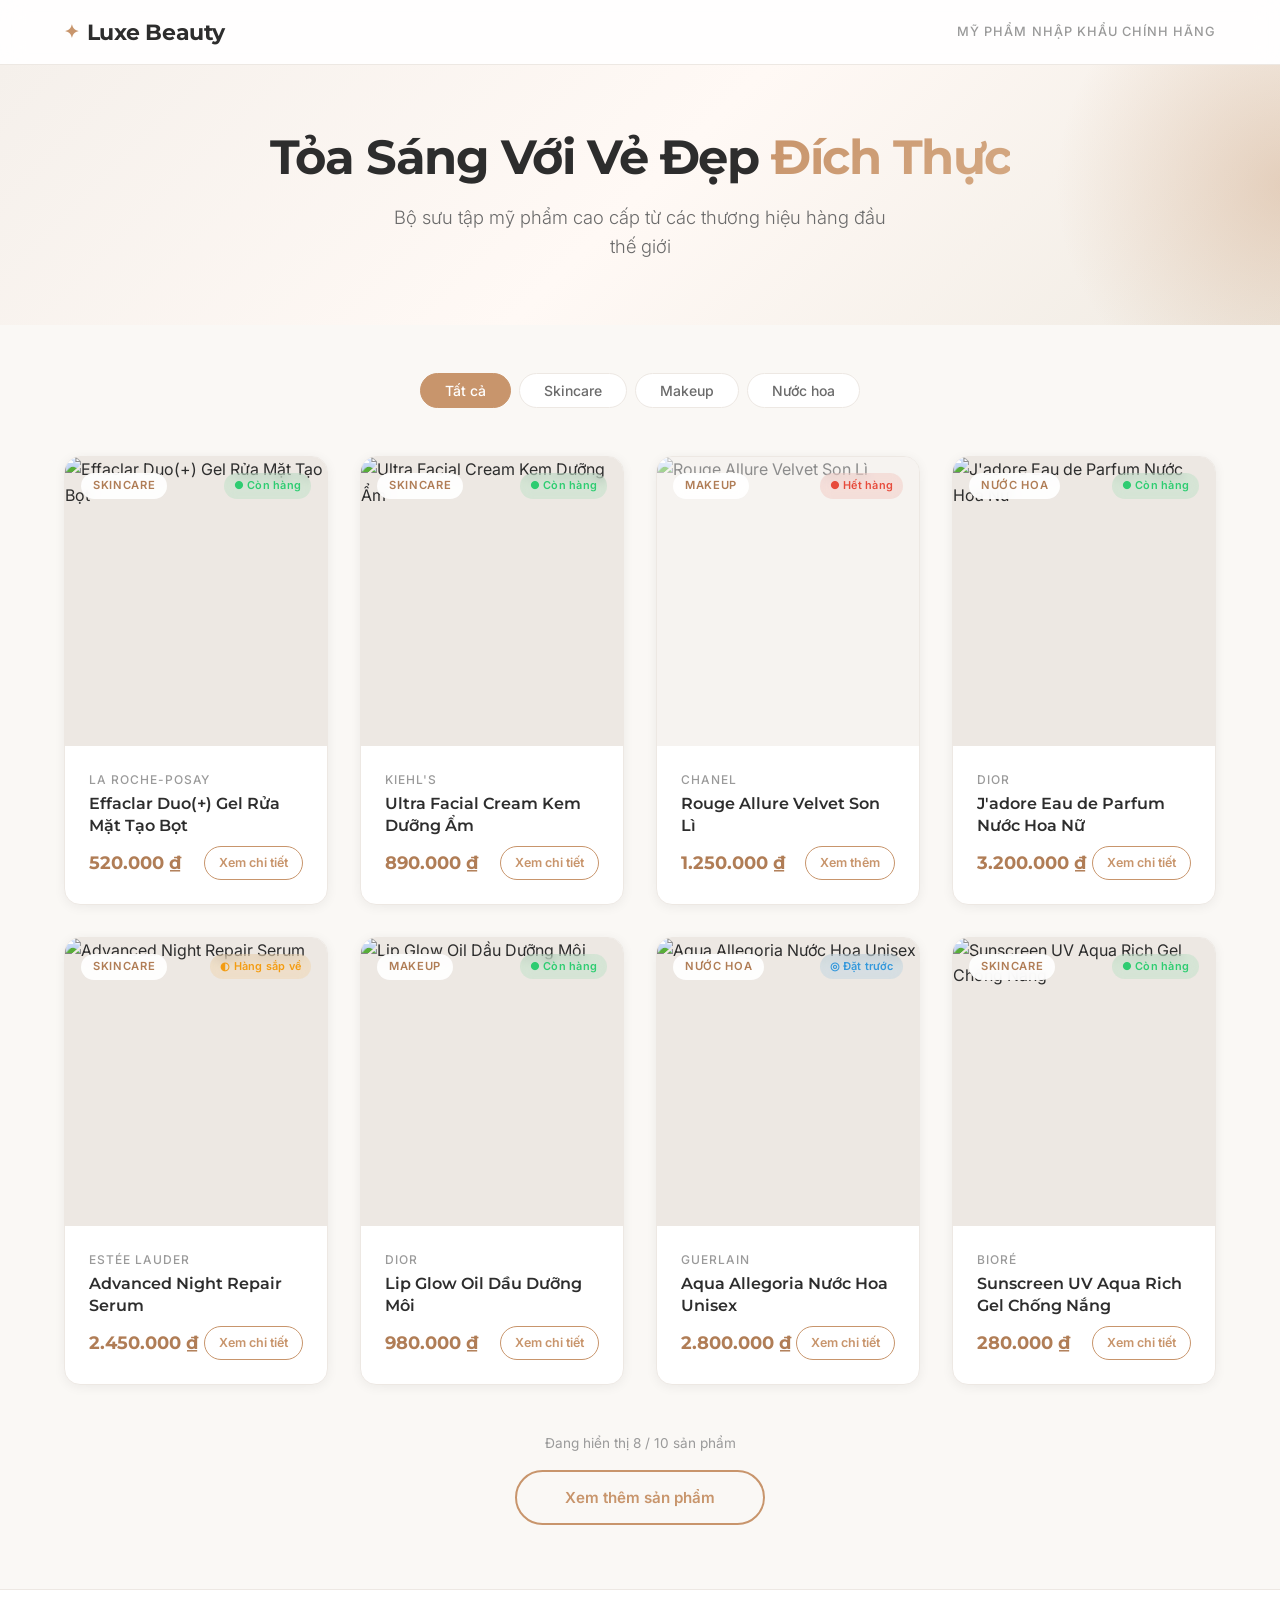
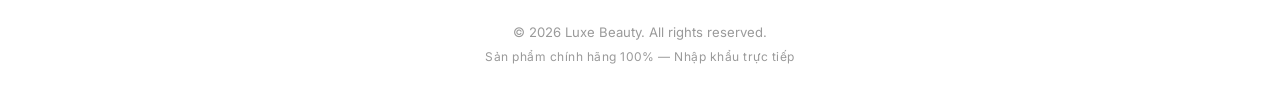
==== index.html @ 8250c631 "Initial commit: Luxe Beauty showcase" ====
<!DOCTYPE html>
<html lang="vi">

<head>
    <meta charset="UTF-8" />
    <meta name="viewport" content="width=device-width, initial-scale=1.0" />
    <title>Luxe Beauty — Mỹ Phẩm Nhập Khẩu Chính Hãng</title>
    <meta name="description"
        content="Khám phá bộ sưu tập mỹ phẩm nhập khẩu chính hãng từ các thương hiệu hàng đầu thế giới. Skincare, Makeup, Nước hoa cao cấp với giá tốt nhất." />

    <!-- Open Graph -->
    <meta property="og:title" content="Luxe Beauty — Mỹ Phẩm Nhập Khẩu Chính Hãng" />
    <meta property="og:description"
        content="Khám phá bộ sưu tập mỹ phẩm nhập khẩu chính hãng từ các thương hiệu hàng đầu." />
    <meta property="og:type" content="website" />

    <!-- Google Fonts -->
    <link rel="preconnect" href="https://fonts.googleapis.com" />
    <link rel="preconnect" href="https://fonts.gstatic.com" crossorigin />
    <link
        href="https://fonts.googleapis.com/css2?family=Inter:wght@300;400;500;600&family=Montserrat:wght@500;600;700&display=swap"
        rel="stylesheet" />

    <!-- Supabase JS SDK -->
    <script src="https://cdn.jsdelivr.net/npm/@supabase/supabase-js@2/dist/umd/supabase.min.js"></script>

    <!-- Styles -->
    <link rel="stylesheet" href="style.css" />
</head>

<body>

    <!-- ===== HEADER ===== -->
    <header class="header">
        <div class="container header__inner">
            <a href="/" class="header__logo">
                <span class="logo-icon">✦</span> Luxe Beauty
            </a>
            <p class="header__tagline">Mỹ Phẩm Nhập Khẩu Chính Hãng</p>
        </div>
    </header>

    <!-- ===== HERO ===== -->
    <section class="hero">
        <div class="container hero__inner">
            <h1 class="hero__title">Tỏa Sáng Với Vẻ Đẹp <span class="hero__accent">Đích Thực</span></h1>
            <p class="hero__subtitle">Bộ sưu tập mỹ phẩm cao cấp từ các thương hiệu hàng đầu thế giới</p>
        </div>
    </section>

    <!-- ===== MAIN ===== -->
    <main class="main">
        <div class="container">

            <!-- Category Filters -->
            <nav class="filters" id="category-filters" aria-label="Lọc theo danh mục">
                <button class="filter-btn active" data-category="all">Tất cả</button>
                <button class="filter-btn" data-category="Skincare">Skincare</button>
                <button class="filter-btn" data-category="Makeup">Makeup</button>
                <button class="filter-btn" data-category="Nước hoa">Nước hoa</button>
            </nav>

            <!-- Loading State -->
            <div class="loading" id="loading-state">
                <div class="skeleton-grid">
                    <div class="skeleton-card">
                        <div class="skeleton-img"></div>
                        <div class="skeleton-text"></div>
                        <div class="skeleton-text short"></div>
                    </div>
                    <div class="skeleton-card">
                        <div class="skeleton-img"></div>
                        <div class="skeleton-text"></div>
                        <div class="skeleton-text short"></div>
                    </div>
                    <div class="skeleton-card">
                        <div class="skeleton-img"></div>
                        <div class="skeleton-text"></div>
                        <div class="skeleton-text short"></div>
                    </div>
                    <div class="skeleton-card">
                        <div class="skeleton-img"></div>
                        <div class="skeleton-text"></div>
                        <div class="skeleton-text short"></div>
                    </div>
                </div>
            </div>

            <!-- Empty State -->
            <div class="empty-state hidden" id="empty-state">
                <div class="empty-state__icon">🔍</div>
                <p class="empty-state__text">Không tìm thấy sản phẩm nào.</p>
            </div>

            <!-- Product Grid -->
            <div class="product-grid" id="product-grid"></div>

            <!-- Load More -->
            <div class="load-more hidden" id="load-more-container">
                <p class="load-more__count" id="product-count"></p>
                <button class="load-more__btn" id="load-more-btn">Xem thêm sản phẩm</button>
            </div>

        </div>
    </main>

    <!-- ===== PRODUCT MODAL ===== -->
    <div class="modal-overlay" id="product-modal" role="dialog" aria-modal="true" aria-labelledby="modal-title">
        <div class="modal">
            <button class="modal__close" id="modal-close" aria-label="Đóng">&times;</button>
            <div class="modal__body">
                <div class="modal__image-wrapper">
                    <img class="modal__image" id="modal-image" src="" alt="" />
                </div>
                <div class="modal__info">
                    <span class="modal__badge" id="modal-category"></span>
                    <span class="modal__status" id="modal-status"></span>
                    <h2 class="modal__title" id="modal-title"></h2>
                    <p class="modal__brand" id="modal-brand"></p>
                    <p class="modal__price" id="modal-price"></p>
                    <div class="modal__divider"></div>
                    <p class="modal__description" id="modal-description"></p>
                    <a class="modal__cta" id="modal-cta" href="#" target="_blank" rel="noopener noreferrer">
                        💬 Liên hệ mua hàng
                    </a>
                </div>
            </div>
        </div>
    </div>

    <!-- ===== FOOTER ===== -->
    <footer class="footer">
        <div class="container footer__inner">
            <p>&copy; 2026 Luxe Beauty. All rights reserved.</p>
            <p class="footer__note">Sản phẩm chính hãng 100% — Nhập khẩu trực tiếp</p>
        </div>
    </footer>

    <!-- App Script -->
    <script src="app.js"></script>
</body>

</html>
---- style.css ----
/* ============================================
   LUXE BEAUTY — Design System
   Minimalist • Elegant • Trắng/Be Tone
   ============================================ */

/* --- CSS Custom Properties --- */
:root {
    /* Colors */
    --color-bg: #FAF8F5;
    --color-bg-card: #FFFFFF;
    --color-bg-hero: linear-gradient(135deg, #F5F0EB 0%, #FFF9F5 50%, #F0EBE3 100%);
    --color-accent: #C8956C;
    --color-accent-dark: #B07D56;
    --color-accent-glow: rgba(200, 149, 108, 0.35);
    --color-text: #2D2D2D;
    --color-text-muted: #6B6B6B;
    --color-text-light: #9A9A9A;
    --color-border: #EDE8E3;
    --color-overlay: rgba(45, 45, 45, 0.55);
    --color-skeleton: #EDE8E3;

    /* Typography */
    --font-body: 'Inter', -apple-system, BlinkMacSystemFont, sans-serif;
    --font-heading: 'Montserrat', 'Inter', sans-serif;

    /* Spacing */
    --space-xs: 0.25rem;
    --space-sm: 0.5rem;
    --space-md: 1rem;
    --space-lg: 1.5rem;
    --space-xl: 2rem;
    --space-2xl: 3rem;
    --space-3xl: 4rem;

    /* Radius */
    --radius-sm: 8px;
    --radius-md: 12px;
    --radius-lg: 16px;
    --radius-xl: 24px;

    /* Shadows */
    --shadow-card: 0 2px 12px rgba(0, 0, 0, 0.06);
    --shadow-hover: 0 8px 30px rgba(0, 0, 0, 0.10);
    --shadow-modal: 0 25px 60px rgba(0, 0, 0, 0.20);

    /* Transition */
    --transition-fast: 0.2s ease;
    --transition-base: 0.3s cubic-bezier(0.4, 0, 0.2, 1);
    --transition-slow: 0.5s cubic-bezier(0.4, 0, 0.2, 1);
}

/* --- Reset & Base --- */
*,
*::before,
*::after {
    margin: 0;
    padding: 0;
    box-sizing: border-box;
}

html {
    scroll-behavior: smooth;
    -webkit-font-smoothing: antialiased;
    -moz-osx-font-smoothing: grayscale;
}

body {
    font-family: var(--font-body);
    font-weight: 400;
    color: var(--color-text);
    background-color: var(--color-bg);
    line-height: 1.6;
    min-height: 100vh;
    display: flex;
    flex-direction: column;
}

img {
    max-width: 100%;
    height: auto;
    display: block;
}

a {
    text-decoration: none;
    color: inherit;
}

button {
    cursor: pointer;
    border: none;
    background: none;
    font-family: inherit;
}

.container {
    width: 100%;
    max-width: 1200px;
    margin: 0 auto;
    padding: 0 var(--space-lg);
}

.hidden {
    display: none !important;
}

/* --- Header --- */
.header {
    background: var(--color-bg-card);
    border-bottom: 1px solid var(--color-border);
    position: sticky;
    top: 0;
    z-index: 100;
    backdrop-filter: blur(12px);
    background: rgba(255, 255, 255, 0.85);
}

.header__inner {
    display: flex;
    align-items: center;
    justify-content: space-between;
    height: 64px;
}

.header__logo {
    font-family: var(--font-heading);
    font-size: 1.35rem;
    font-weight: 700;
    color: var(--color-text);
    display: flex;
    align-items: center;
    gap: var(--space-sm);
    letter-spacing: -0.02em;
}

.logo-icon {
    color: var(--color-accent);
    font-size: 1.1rem;
}

.header__tagline {
    font-size: 0.8rem;
    color: var(--color-text-light);
    letter-spacing: 0.08em;
    text-transform: uppercase;
    font-weight: 500;
}

/* --- Hero Section --- */
.hero {
    background: var(--color-bg-hero);
    padding: var(--space-3xl) 0;
    text-align: center;
    position: relative;
    overflow: hidden;
}

.hero::before {
    content: '';
    position: absolute;
    top: -50%;
    right: -20%;
    width: 500px;
    height: 500px;
    background: radial-gradient(circle, var(--color-accent-glow) 0%, transparent 65%);
    border-radius: 50%;
    pointer-events: none;
}

.hero__title {
    font-family: var(--font-heading);
    font-size: clamp(1.8rem, 5vw, 3rem);
    font-weight: 700;
    line-height: 1.2;
    margin-bottom: var(--space-md);
    color: var(--color-text);
    letter-spacing: -0.03em;
}

.hero__accent {
    background: linear-gradient(135deg, var(--color-accent), #D4A882);
    -webkit-background-clip: text;
    -webkit-text-fill-color: transparent;
    background-clip: text;
}

.hero__subtitle {
    font-size: clamp(0.95rem, 2vw, 1.15rem);
    color: var(--color-text-muted);
    max-width: 500px;
    margin: 0 auto;
    font-weight: 300;
}

/* --- Main Content --- */
.main {
    flex: 1;
    padding: var(--space-2xl) 0 var(--space-3xl);
}

/* --- Category Filters --- */
.filters {
    display: flex;
    gap: var(--space-sm);
    justify-content: center;
    flex-wrap: wrap;
    margin-bottom: var(--space-2xl);
}

.filter-btn {
    padding: var(--space-sm) var(--space-lg);
    font-size: 0.875rem;
    font-weight: 500;
    color: var(--color-text-muted);
    border: 1.5px solid var(--color-border);
    border-radius: 100px;
    transition: all var(--transition-fast);
    background: var(--color-bg-card);
}

.filter-btn:hover {
    color: var(--color-accent);
    border-color: var(--color-accent);
}

.filter-btn.active {
    background: var(--color-accent);
    color: #FFFFFF;
    border-color: var(--color-accent);
}

/* --- Product Grid --- */
.product-grid {
    display: grid;
    grid-template-columns: repeat(auto-fill, minmax(260px, 1fr));
    gap: var(--space-xl);
}

/* --- Product Card --- */
.product-card {
    background: var(--color-bg-card);
    border-radius: var(--radius-lg);
    overflow: hidden;
    box-shadow: var(--shadow-card);
    transition: all var(--transition-base);
    cursor: pointer;
    border: 1px solid var(--color-border);
    position: relative;
}

.product-card:hover {
    transform: translateY(-6px);
    box-shadow: var(--shadow-hover);
    border-color: transparent;
}

.product-card__image-wrapper {
    position: relative;
    width: 100%;
    padding-top: 110%;
    overflow: hidden;
    background: var(--color-skeleton);
}

.product-card__image {
    position: absolute;
    top: 0;
    left: 0;
    width: 100%;
    height: 100%;
    object-fit: cover;
    transition: transform var(--transition-slow);
}

.product-card:hover .product-card__image {
    transform: scale(1.06);
}

.product-card__badge {
    position: absolute;
    top: var(--space-md);
    left: var(--space-md);
    background: rgba(255, 255, 255, 0.92);
    backdrop-filter: blur(6px);
    color: var(--color-accent-dark);
    font-size: 0.7rem;
    font-weight: 600;
    padding: 4px 12px;
    border-radius: 100px;
    text-transform: uppercase;
    letter-spacing: 0.06em;
    z-index: 2;
}

.product-card__status {
    position: absolute;
    top: var(--space-md);
    right: var(--space-md);
    font-size: 0.68rem;
    font-weight: 600;
    padding: 4px 10px;
    border-radius: 100px;
    letter-spacing: 0.02em;
    z-index: 2;
    backdrop-filter: blur(6px);
}

.product-card__image-wrapper--oos::after {
    content: '';
    position: absolute;
    inset: 0;
    background: rgba(255, 255, 255, 0.45);
    z-index: 1;
}

.product-card__info {
    padding: var(--space-lg);
}

.product-card__brand {
    font-size: 0.75rem;
    color: var(--color-text-light);
    text-transform: uppercase;
    letter-spacing: 0.08em;
    font-weight: 500;
    margin-bottom: var(--space-xs);
}

.product-card__name {
    font-family: var(--font-heading);
    font-size: 1rem;
    font-weight: 600;
    color: var(--color-text);
    margin-bottom: var(--space-sm);
    line-height: 1.4;
    display: -webkit-box;
    -webkit-line-clamp: 2;
    -webkit-box-orient: vertical;
    line-clamp: 2;
    overflow: hidden;
}

.product-card__bottom {
    display: flex;
    align-items: center;
    justify-content: space-between;
    margin-top: var(--space-sm);
}

.product-card__price {
    font-family: var(--font-heading);
    font-size: 1.1rem;
    font-weight: 700;
    color: var(--color-accent-dark);
}

.product-card__cta {
    font-size: 0.78rem;
    font-weight: 600;
    color: var(--color-accent);
    padding: 6px 14px;
    border: 1.5px solid var(--color-accent);
    border-radius: 100px;
    transition: all var(--transition-fast);
    white-space: nowrap;
}

.product-card:hover .product-card__cta {
    background: var(--color-accent);
    color: #FFFFFF;
}

/* --- Skeleton Loading --- */
.skeleton-grid {
    display: grid;
    grid-template-columns: repeat(auto-fill, minmax(260px, 1fr));
    gap: var(--space-xl);
}

.skeleton-card {
    background: var(--color-bg-card);
    border-radius: var(--radius-lg);
    overflow: hidden;
    border: 1px solid var(--color-border);
}

.skeleton-img {
    width: 100%;
    padding-top: 110%;
    background: var(--color-skeleton);
    animation: shimmer 1.8s infinite ease-in-out;
}

.skeleton-text {
    height: 14px;
    margin: var(--space-md) var(--space-lg);
    background: var(--color-skeleton);
    border-radius: 6px;
    animation: shimmer 1.8s infinite ease-in-out;
    animation-delay: 0.2s;
}

.skeleton-text.short {
    width: 50%;
    animation-delay: 0.4s;
}

@keyframes shimmer {

    0%,
    100% {
        opacity: 1;
    }

    50% {
        opacity: 0.4;
    }
}

/* --- Empty State --- */
.empty-state {
    text-align: center;
    padding: var(--space-3xl) 0;
}

.empty-state__icon {
    font-size: 3rem;
    margin-bottom: var(--space-md);
}

.empty-state__text {
    font-size: 1.05rem;
    color: var(--color-text-muted);
}

/* --- Load More --- */
.load-more {
    text-align: center;
    margin-top: var(--space-2xl);
}

.load-more__count {
    font-size: 0.85rem;
    color: var(--color-text-light);
    margin-bottom: var(--space-md);
}

.load-more__btn {
    padding: var(--space-md) var(--space-2xl);
    font-size: 0.95rem;
    font-weight: 600;
    color: var(--color-accent);
    border: 2px solid var(--color-accent);
    border-radius: 100px;
    background: transparent;
    transition: all var(--transition-base);
    cursor: pointer;
}

.load-more__btn:hover {
    background: var(--color-accent);
    color: #FFFFFF;
    transform: translateY(-2px);
    box-shadow: 0 6px 20px var(--color-accent-glow);
}

/* --- Modal --- */
.modal-overlay {
    position: fixed;
    inset: 0;
    z-index: 1000;
    background: var(--color-overlay);
    backdrop-filter: blur(8px);
    -webkit-backdrop-filter: blur(8px);
    display: flex;
    align-items: center;
    justify-content: center;
    padding: var(--space-lg);
    opacity: 0;
    visibility: hidden;
    transition: all var(--transition-base);
}

.modal-overlay.active {
    opacity: 1;
    visibility: visible;
}

.modal {
    background: var(--color-bg-card);
    border-radius: var(--radius-xl);
    max-width: 820px;
    width: 100%;
    max-height: 90vh;
    overflow-y: auto;
    box-shadow: var(--shadow-modal);
    position: relative;
    transform: translateY(30px) scale(0.96);
    transition: transform var(--transition-base);
}

.modal-overlay.active .modal {
    transform: translateY(0) scale(1);
}

.modal__close {
    position: absolute;
    top: var(--space-md);
    right: var(--space-md);
    width: 40px;
    height: 40px;
    display: flex;
    align-items: center;
    justify-content: center;
    font-size: 1.6rem;
    color: var(--color-text-muted);
    background: rgba(255, 255, 255, 0.8);
    backdrop-filter: blur(4px);
    border-radius: 50%;
    z-index: 10;
    transition: all var(--transition-fast);
}

.modal__close:hover {
    background: var(--color-bg);
    color: var(--color-text);
    transform: rotate(90deg);
}

.modal__body {
    display: grid;
    grid-template-columns: 1fr 1fr;
}

.modal__image-wrapper {
    position: relative;
    overflow: hidden;
    border-radius: var(--radius-xl) 0 0 var(--radius-xl);
    background: var(--color-skeleton);
    min-height: 400px;
}

.modal__image {
    width: 100%;
    height: 100%;
    object-fit: cover;
    position: absolute;
    top: 0;
    left: 0;
}

.modal__info {
    padding: var(--space-2xl);
    display: flex;
    flex-direction: column;
    justify-content: center;
}

.modal__badge {
    display: inline-block;
    width: fit-content;
    background: var(--color-bg);
    color: var(--color-accent-dark);
    font-size: 0.7rem;
    font-weight: 600;
    padding: 4px 14px;
    border-radius: 100px;
    text-transform: uppercase;
    letter-spacing: 0.06em;
    margin-bottom: var(--space-md);
}

.modal__status {
    display: inline-block;
    width: fit-content;
    font-size: 0.72rem;
    font-weight: 600;
    padding: 4px 12px;
    border-radius: 100px;
    margin-bottom: var(--space-md);
    margin-left: var(--space-sm);
}

.modal__title {
    font-family: var(--font-heading);
    font-size: 1.5rem;
    font-weight: 700;
    color: var(--color-text);
    line-height: 1.3;
    margin-bottom: var(--space-xs);
    letter-spacing: -0.02em;
}

.modal__brand {
    font-size: 0.85rem;
    color: var(--color-text-light);
    text-transform: uppercase;
    letter-spacing: 0.06em;
    font-weight: 500;
    margin-bottom: var(--space-md);
}

.modal__price {
    font-family: var(--font-heading);
    font-size: 1.6rem;
    font-weight: 700;
    color: var(--color-accent-dark);
    margin-bottom: var(--space-lg);
}

.modal__divider {
    height: 1px;
    background: var(--color-border);
    margin-bottom: var(--space-lg);
}

.modal__description {
    font-size: 0.92rem;
    color: var(--color-text-muted);
    line-height: 1.7;
    margin-bottom: var(--space-xl);
    flex: 1;
}

.modal__cta {
    display: inline-flex;
    align-items: center;
    justify-content: center;
    gap: var(--space-sm);
    padding: var(--space-md) var(--space-xl);
    background: var(--color-accent);
    color: #FFFFFF;
    font-size: 1rem;
    font-weight: 600;
    border-radius: var(--radius-md);
    transition: all var(--transition-base);
    text-align: center;
    box-shadow: 0 4px 15px var(--color-accent-glow);
}

.modal__cta:hover {
    background: var(--color-accent-dark);
    transform: translateY(-2px);
    box-shadow: 0 8px 25px var(--color-accent-glow);
}

.modal__cta--secondary {
    background: transparent;
    color: var(--color-text-muted);
    border: 2px solid var(--color-border);
    box-shadow: none;
}

.modal__cta--secondary:hover {
    border-color: var(--color-accent);
    color: var(--color-accent);
    background: transparent;
    box-shadow: none;
}

/* --- Footer --- */
.footer {
    background: var(--color-bg-card);
    border-top: 1px solid var(--color-border);
    padding: var(--space-xl) 0;
    text-align: center;
}

.footer__inner p {
    font-size: 0.82rem;
    color: var(--color-text-light);
}

.footer__note {
    margin-top: var(--space-xs);
    font-size: 0.75rem !important;
    letter-spacing: 0.04em;
}

/* --- Responsive --- */
@media (max-width: 768px) {
    .header__tagline {
        display: none;
    }

    .hero {
        padding: var(--space-2xl) 0;
    }

    .modal__body {
        grid-template-columns: 1fr;
    }

    .modal__image-wrapper {
        border-radius: var(--radius-xl) var(--radius-xl) 0 0;
        min-height: 280px;
    }

    .modal__info {
        padding: var(--space-lg);
    }

    .product-grid {
        grid-template-columns: repeat(2, 1fr);
        gap: var(--space-md);
    }

    .skeleton-grid {
        grid-template-columns: repeat(2, 1fr);
        gap: var(--space-md);
    }

    .product-card__info {
        padding: var(--space-md);
    }

    .product-card__name {
        font-size: 0.9rem;
    }

    .product-card__price {
        font-size: 0.95rem;
    }

    .product-card__cta {
        font-size: 0.7rem;
        padding: 4px 10px;
    }
}

@media (max-width: 380px) {
    .product-grid {
        grid-template-columns: repeat(2, 1fr);
        gap: var(--space-sm);
    }
}

/* --- Animations --- */
.product-card {
    animation: fadeInUp 0.5s ease both;
}

.product-card:nth-child(1) {
    animation-delay: 0.05s;
}

.product-card:nth-child(2) {
    animation-delay: 0.10s;
}

.product-card:nth-child(3) {
    animation-delay: 0.15s;
}

.product-card:nth-child(4) {
    animation-delay: 0.20s;
}

.product-card:nth-child(5) {
    animation-delay: 0.25s;
}

.product-card:nth-child(6) {
    animation-delay: 0.30s;
}

.product-card:nth-child(7) {
    animation-delay: 0.35s;
}

.product-card:nth-child(8) {
    animation-delay: 0.40s;
}

@keyframes fadeInUp {
    from {
        opacity: 0;
        transform: translateY(20px);
    }

    to {
        opacity: 1;
        transform: translateY(0);
    }
}

/* --- Scrollbar --- */
::-webkit-scrollbar {
    width: 6px;
}

::-webkit-scrollbar-track {
    background: var(--color-bg);
}

::-webkit-scrollbar-thumb {
    background: var(--color-border);
    border-radius: 3px;
}

::-webkit-scrollbar-thumb:hover {
    background: var(--color-text-light);
}
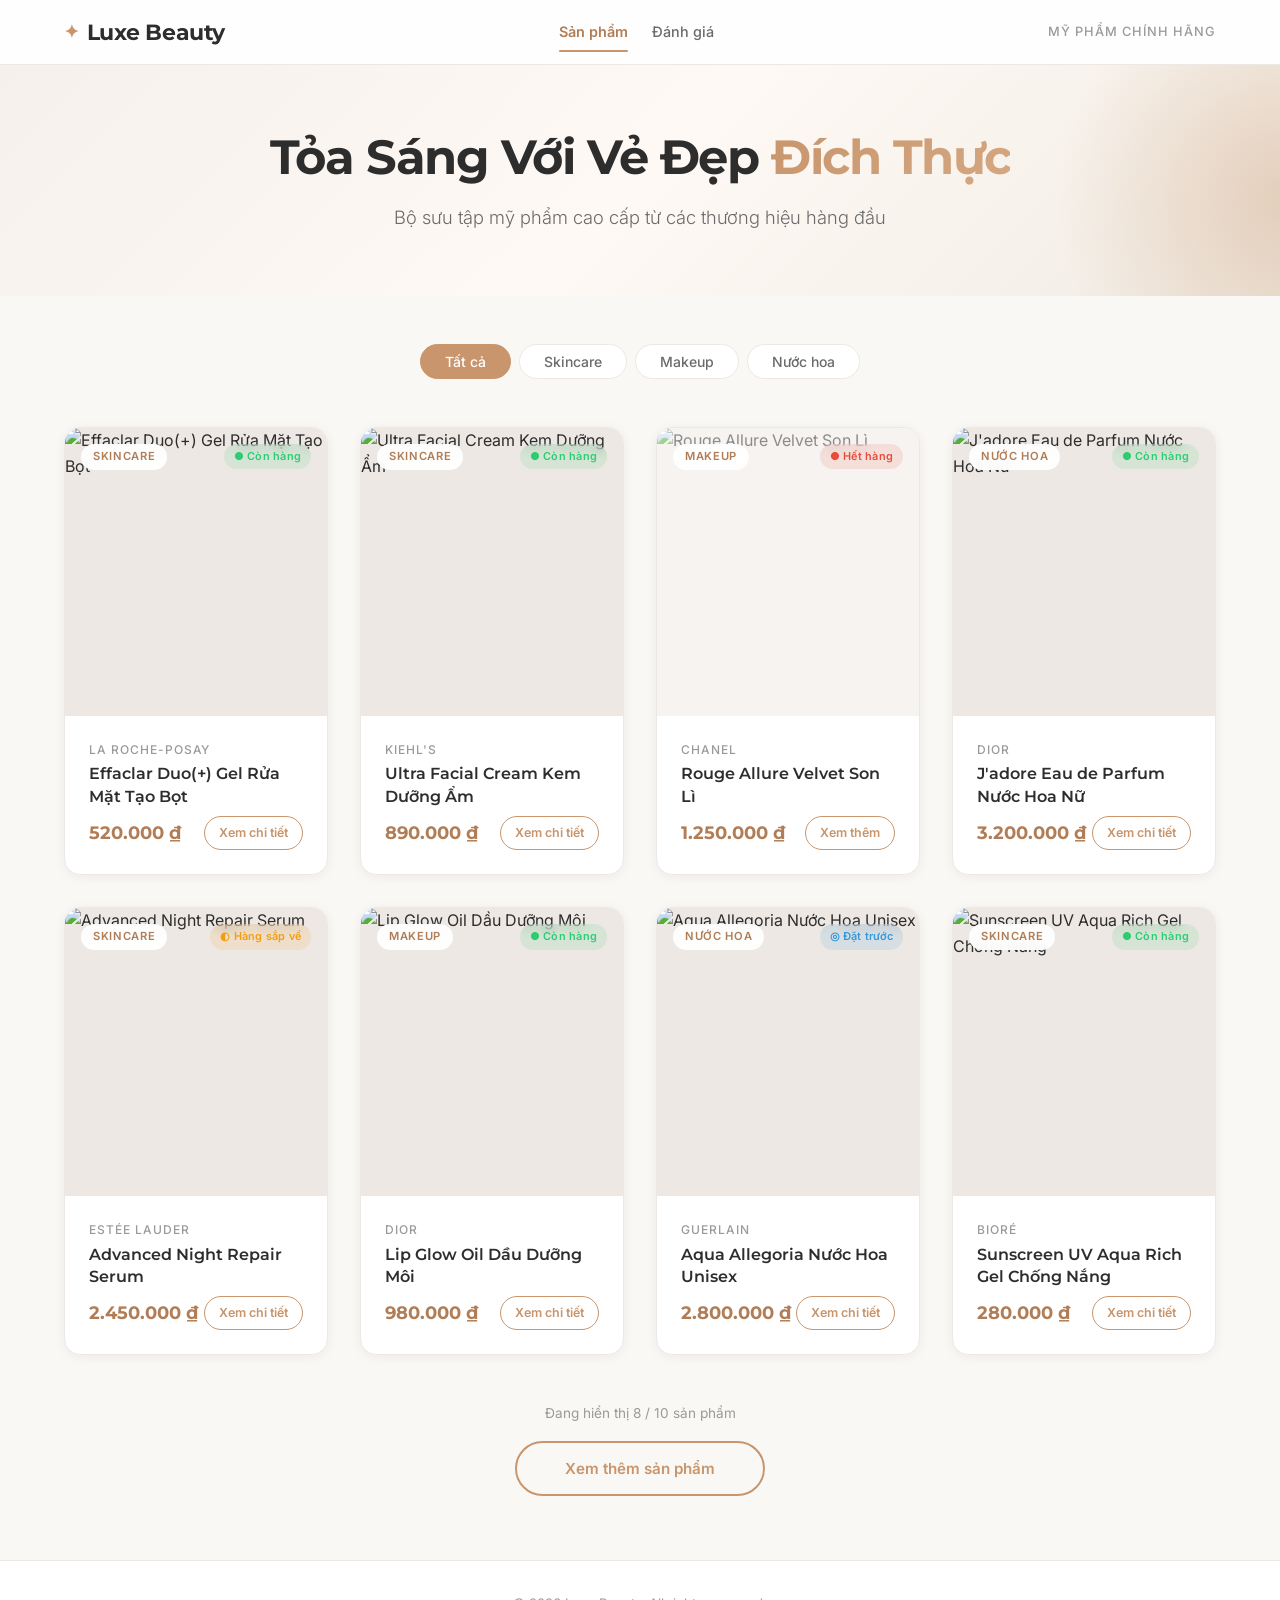
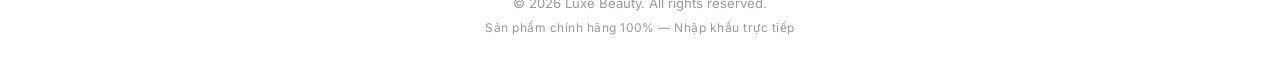
==== commit 5b95a7de: "add reviews" ====
--- a/index.html
+++ b/index.html
@@ -4,14 +4,13 @@
 <head>
     <meta charset="UTF-8" />
     <meta name="viewport" content="width=device-width, initial-scale=1.0" />
-    <title>Luxe Beauty — Mỹ Phẩm Nhập Khẩu Chính Hãng</title>
+    <title>QT Cosmetic — Mỹ Phẩm Chính Hãng</title>
     <meta name="description"
-        content="Khám phá bộ sưu tập mỹ phẩm nhập khẩu chính hãng từ các thương hiệu hàng đầu thế giới. Skincare, Makeup, Nước hoa cao cấp với giá tốt nhất." />
+        content="Khám phá bộ sưu tập mỹ phẩm chính hãng từ các thương hiệu hàng đầu. Skincare, Makeup, Nước hoa cao cấp với giá tốt nhất." />
 
     <!-- Open Graph -->
-    <meta property="og:title" content="Luxe Beauty — Mỹ Phẩm Nhập Khẩu Chính Hãng" />
-    <meta property="og:description"
-        content="Khám phá bộ sưu tập mỹ phẩm nhập khẩu chính hãng từ các thương hiệu hàng đầu." />
+    <meta property="og:title" content="QT Cosmetic — Mỹ Phẩm Chính Hãng" />
+    <meta property="og:description" content="Khám phá bộ sưu tập mỹ phẩm chính hãng từ các thương hiệu hàng đầu." />
     <meta property="og:type" content="website" />
 
     <!-- Google Fonts -->
@@ -36,7 +35,11 @@
             <a href="/" class="header__logo">
                 <span class="logo-icon">✦</span> Luxe Beauty
             </a>
-            <p class="header__tagline">Mỹ Phẩm Nhập Khẩu Chính Hãng</p>
+            <nav class="header__nav">
+                <a href="index.html" class="header__nav-link active">Sản phẩm</a>
+                <a href="review.html" class="header__nav-link">Đánh giá</a>
+            </nav>
+            <p class="header__tagline">Mỹ Phẩm Chính Hãng</p>
         </div>
     </header>
 
@@ -44,7 +47,7 @@
     <section class="hero">
         <div class="container hero__inner">
             <h1 class="hero__title">Tỏa Sáng Với Vẻ Đẹp <span class="hero__accent">Đích Thực</span></h1>
-            <p class="hero__subtitle">Bộ sưu tập mỹ phẩm cao cấp từ các thương hiệu hàng đầu thế giới</p>
+            <p class="hero__subtitle">Bộ sưu tập mỹ phẩm cao cấp từ các thương hiệu hàng đầu</p>
         </div>
     </section>
 
@@ -52,12 +55,9 @@
     <main class="main">
         <div class="container">
 
-            <!-- Category Filters -->
+            <!-- Category Filters (rendered dynamically by JS) -->
             <nav class="filters" id="category-filters" aria-label="Lọc theo danh mục">
-                <button class="filter-btn active" data-category="all">Tất cả</button>
-                <button class="filter-btn" data-category="Skincare">Skincare</button>
-                <button class="filter-btn" data-category="Makeup">Makeup</button>
-                <button class="filter-btn" data-category="Nước hoa">Nước hoa</button>
+                <!-- Buttons sẽ được tạo từ dữ liệu thực tế -->
             </nav>
 
             <!-- Loading State -->
@@ -98,7 +98,10 @@
             <!-- Load More -->
             <div class="load-more hidden" id="load-more-container">
                 <p class="load-more__count" id="product-count"></p>
-                <button class="load-more__btn" id="load-more-btn">Xem thêm sản phẩm</button>
+                <div class="load-more__actions">
+                    <button class="load-more__btn" id="load-more-btn">Xem thêm sản phẩm</button>
+                    <button class="load-more__btn load-more__btn--ghost hidden" id="collapse-btn">Thu gọn ▲</button>
+                </div>
             </div>
 
         </div>
--- a/style.css
+++ b/style.css
@@ -146,6 +146,40 @@
     font-weight: 500;
 }
 
+.header__nav {
+    display: flex;
+    gap: var(--space-lg);
+}
+
+.header__nav-link {
+    font-size: 0.9rem;
+    font-weight: 500;
+    color: var(--color-text-muted);
+    padding: var(--space-xs) 0;
+    position: relative;
+    transition: color var(--transition-fast);
+}
+
+.header__nav-link:hover {
+    color: var(--color-text);
+}
+
+.header__nav-link.active {
+    color: var(--color-accent-dark);
+    font-weight: 600;
+}
+
+.header__nav-link.active::after {
+    content: '';
+    position: absolute;
+    bottom: -4px;
+    left: 0;
+    right: 0;
+    height: 2px;
+    background: var(--color-accent);
+    border-radius: 2px;
+}
+
 /* --- Hero Section --- */
 .hero {
     background: var(--color-bg-hero);
@@ -464,6 +498,25 @@
     box-shadow: 0 6px 20px var(--color-accent-glow);
 }
 
+.load-more__actions {
+    display: flex;
+    gap: var(--space-md);
+    justify-content: center;
+    flex-wrap: wrap;
+}
+
+.load-more__btn--ghost {
+    color: var(--color-text-muted);
+    border-color: var(--color-border);
+}
+
+.load-more__btn--ghost:hover {
+    color: var(--color-text);
+    border-color: var(--color-text-muted);
+    background: transparent;
+    box-shadow: none;
+}
+
 /* --- Modal --- */
 .modal-overlay {
     position: fixed;
@@ -683,6 +736,14 @@
         display: none;
     }
 
+    .header__nav {
+        gap: var(--space-md);
+    }
+
+    .header__nav-link {
+        font-size: 0.82rem;
+    }
+
     .hero {
         padding: var(--space-2xl) 0;
     }
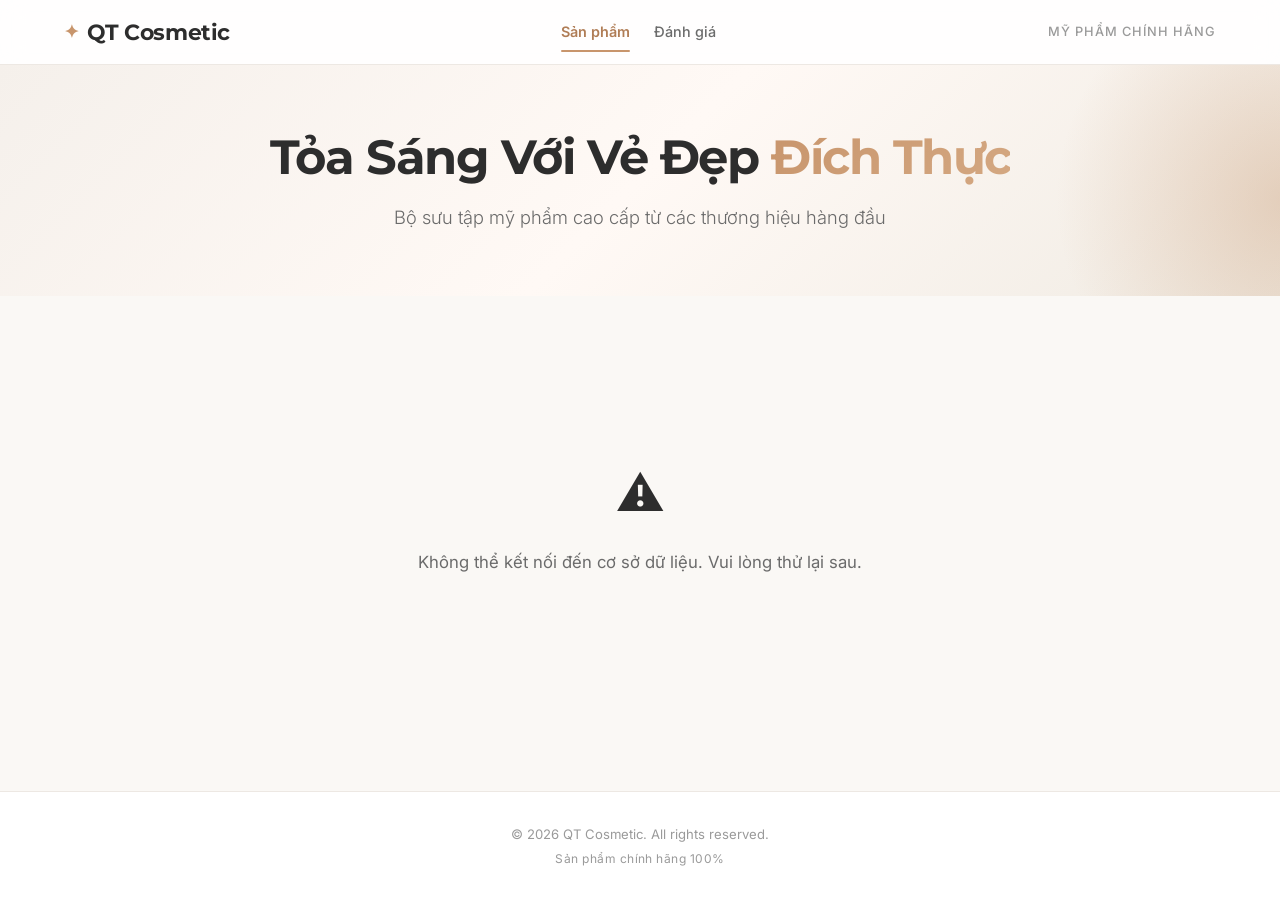
==== commit 39b9a1fc: "add reviews" ====
--- a/index.html
+++ b/index.html
@@ -33,7 +33,7 @@
     <header class="header">
         <div class="container header__inner">
             <a href="/" class="header__logo">
-                <span class="logo-icon">✦</span> Luxe Beauty
+                <span class="logo-icon">✦</span> QT Cosmetic
             </a>
             <nav class="header__nav">
                 <a href="index.html" class="header__nav-link active">Sản phẩm</a>
@@ -134,8 +134,8 @@
     <!-- ===== FOOTER ===== -->
     <footer class="footer">
         <div class="container footer__inner">
-            <p>&copy; 2026 Luxe Beauty. All rights reserved.</p>
-            <p class="footer__note">Sản phẩm chính hãng 100% — Nhập khẩu trực tiếp</p>
+            <p>&copy; 2026 QT Cosmetic. All rights reserved.</p>
+            <p class="footer__note">Sản phẩm chính hãng 100%</p>
         </div>
     </footer>
 
--- a/style.css
+++ b/style.css
@@ -1,5 +1,5 @@
 /* ============================================
-   LUXE BEAUTY — Design System
+   QT COSMETIC — Design System
    Minimalist • Elegant • Trắng/Be Tone
    ============================================ */
 
@@ -731,11 +731,48 @@
 }
 
 /* --- Responsive --- */
+
+/* === TABLET (≤ 1024px) === */
+@media (max-width: 1024px) {
+    .container {
+        padding: 0 var(--space-md);
+    }
+
+    .product-grid {
+        grid-template-columns: repeat(3, 1fr);
+        gap: var(--space-lg);
+    }
+
+    .skeleton-grid {
+        grid-template-columns: repeat(3, 1fr);
+        gap: var(--space-lg);
+    }
+
+    .modal {
+        max-width: 90vw;
+    }
+
+    .hero__title {
+        font-size: clamp(1.6rem, 4vw, 2.4rem);
+    }
+}
+
+/* === MOBILE (≤ 768px) === */
 @media (max-width: 768px) {
+
+    /* Header */
     .header__tagline {
         display: none;
     }
 
+    .header__inner {
+        height: 56px;
+    }
+
+    .header__logo {
+        font-size: 1.15rem;
+    }
+
     .header__nav {
         gap: var(--space-md);
     }
@@ -744,23 +781,41 @@
         font-size: 0.82rem;
     }
 
+    /* Hero */
     .hero {
-        padding: var(--space-2xl) 0;
-    }
-
-    .modal__body {
-        grid-template-columns: 1fr;
-    }
-
-    .modal__image-wrapper {
-        border-radius: var(--radius-xl) var(--radius-xl) 0 0;
-        min-height: 280px;
-    }
-
-    .modal__info {
-        padding: var(--space-lg);
-    }
-
+        padding: var(--space-xl) 0;
+    }
+
+    .hero__title {
+        font-size: 1.5rem;
+    }
+
+    .hero__subtitle {
+        font-size: 0.9rem;
+    }
+
+    /* Filters */
+    .filters {
+        justify-content: flex-start;
+        overflow-x: auto;
+        flex-wrap: nowrap;
+        -webkit-overflow-scrolling: touch;
+        scrollbar-width: none;
+        padding-bottom: var(--space-sm);
+        margin-bottom: var(--space-xl);
+    }
+
+    .filters::-webkit-scrollbar {
+        display: none;
+    }
+
+    .filter-btn {
+        flex-shrink: 0;
+        font-size: 0.8rem;
+        padding: var(--space-sm) var(--space-md);
+    }
+
+    /* Grid */
     .product-grid {
         grid-template-columns: repeat(2, 1fr);
         gap: var(--space-md);
@@ -771,28 +826,204 @@
         gap: var(--space-md);
     }
 
+    /* Cards */
+    .product-card__image-wrapper {
+        padding-top: 120%;
+    }
+
     .product-card__info {
         padding: var(--space-md);
     }
 
+    .product-card__brand {
+        font-size: 0.68rem;
+    }
+
     .product-card__name {
+        font-size: 0.85rem;
+        -webkit-line-clamp: 2;
+        line-clamp: 2;
+    }
+
+    .product-card__bottom {
+        flex-direction: column;
+        align-items: flex-start;
+        gap: var(--space-sm);
+    }
+
+    .product-card__price {
         font-size: 0.9rem;
-    }
-
-    .product-card__price {
-        font-size: 0.95rem;
     }
 
     .product-card__cta {
         font-size: 0.7rem;
         padding: 4px 10px;
     }
-}
-
-@media (max-width: 380px) {
+
+    .product-card__badge {
+        font-size: 0.6rem;
+        padding: 3px 8px;
+    }
+
+    .product-card__status {
+        font-size: 0.58rem;
+        padding: 3px 7px;
+    }
+
+    /* Modal */
+    .modal {
+        max-width: 100%;
+        max-height: 95vh;
+        border-radius: var(--radius-lg);
+    }
+
+    .modal__body {
+        grid-template-columns: 1fr;
+    }
+
+    .modal__image-wrapper {
+        border-radius: var(--radius-lg) var(--radius-lg) 0 0;
+        min-height: 250px;
+    }
+
+    .modal__info {
+        padding: var(--space-lg);
+    }
+
+    .modal__title {
+        font-size: 1.2rem;
+    }
+
+    .modal__price {
+        font-size: 1.3rem;
+    }
+
+    .modal__cta {
+        padding: var(--space-md) var(--space-lg);
+        font-size: 0.9rem;
+    }
+
+    /* Load More */
+    .load-more__btn {
+        padding: var(--space-md) var(--space-xl);
+        font-size: 0.85rem;
+    }
+
+    .load-more__actions {
+        flex-direction: column;
+        align-items: center;
+    }
+
+    /* Main */
+    .main {
+        padding: var(--space-xl) 0 var(--space-2xl);
+    }
+}
+
+/* === SMALL PHONE (≤ 480px) === */
+@media (max-width: 480px) {
+    .container {
+        padding: 0 var(--space-md);
+    }
+
+    .header__inner {
+        height: 52px;
+    }
+
+    .header__logo {
+        font-size: 1.05rem;
+    }
+
+    .header__nav-link {
+        font-size: 0.76rem;
+    }
+
+    .hero {
+        padding: var(--space-lg) 0;
+    }
+
+    .hero__title {
+        font-size: 1.3rem;
+    }
+
+    .hero__subtitle {
+        font-size: 0.82rem;
+    }
+
     .product-grid {
         grid-template-columns: repeat(2, 1fr);
         gap: var(--space-sm);
+    }
+
+    .skeleton-grid {
+        grid-template-columns: repeat(2, 1fr);
+        gap: var(--space-sm);
+    }
+
+    .product-card {
+        border-radius: var(--radius-md);
+    }
+
+    .product-card__info {
+        padding: var(--space-sm) var(--space-md) var(--space-md);
+    }
+
+    .product-card__name {
+        font-size: 0.78rem;
+    }
+
+    .product-card__price {
+        font-size: 0.82rem;
+    }
+
+    .product-card__cta {
+        font-size: 0.65rem;
+        padding: 3px 8px;
+    }
+
+    .product-card__badge {
+        top: var(--space-sm);
+        left: var(--space-sm);
+        font-size: 0.55rem;
+        padding: 2px 6px;
+    }
+
+    .product-card__status {
+        top: var(--space-sm);
+        right: var(--space-sm);
+        font-size: 0.52rem;
+        padding: 2px 6px;
+    }
+
+    .modal__close {
+        width: 34px;
+        height: 34px;
+        font-size: 1.3rem;
+    }
+
+    .modal__image-wrapper {
+        min-height: 200px;
+    }
+
+    .modal__info {
+        padding: var(--space-md);
+    }
+
+    .modal__title {
+        font-size: 1.05rem;
+    }
+
+    .modal__price {
+        font-size: 1.15rem;
+        margin-bottom: var(--space-md);
+    }
+
+    .modal__description {
+        font-size: 0.82rem;
+    }
+
+    .footer__inner p {
+        font-size: 0.72rem;
     }
 }
 
